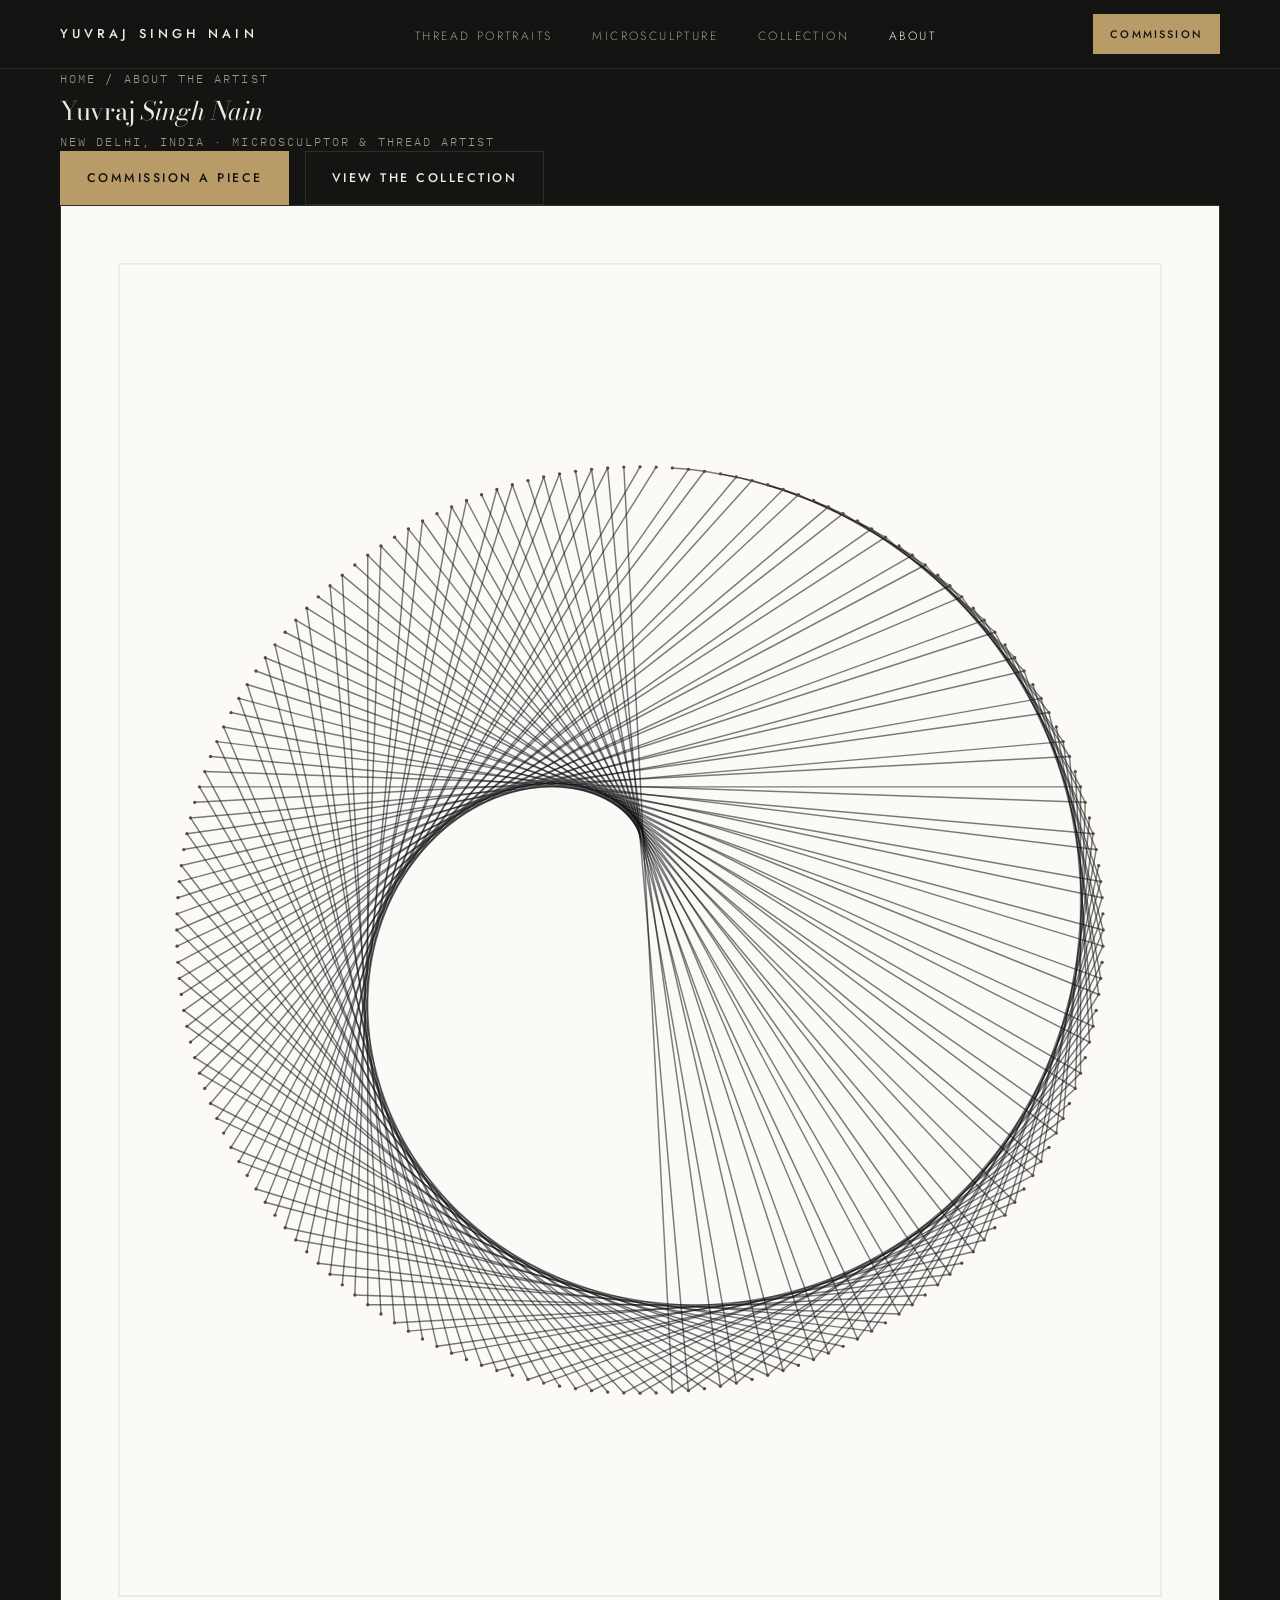
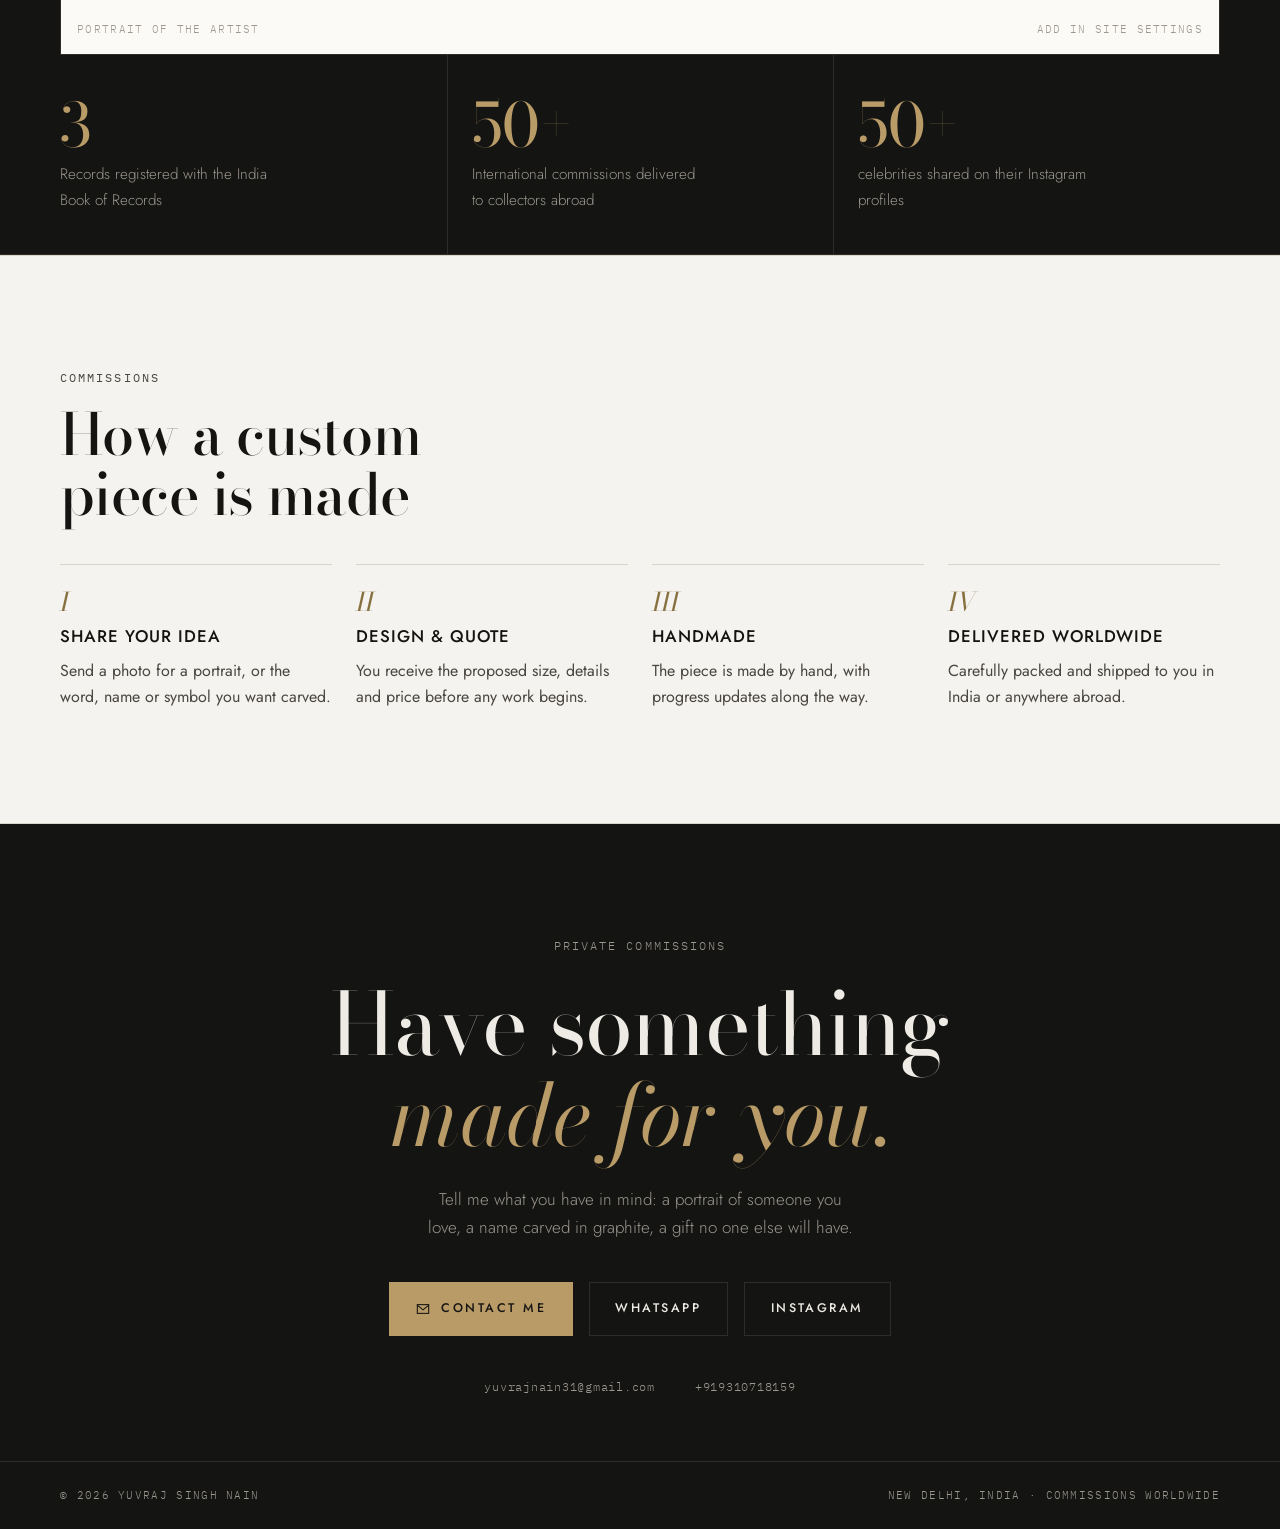
==== about.html @ 904a1ef6 "Add files via upload" ====
<!doctype html>
<html lang="en">
<head>
<meta charset="utf-8">
<meta name="viewport" content="width=device-width, initial-scale=1, viewport-fit=cover">
<title>About · Yuvraj Singh Nain</title>
<meta name="claude:viewport-fit-sides" content="cover">
<meta name="description" content="About Yuvraj Singh Nain, Delhi-based thread artist and microsculptor with three India Book of Records entries.">
<meta property="og:title" content="About · Yuvraj Singh Nain">
<meta property="og:description" content="About Yuvraj Singh Nain, Delhi-based thread artist and microsculptor with three India Book of Records entries.">
<link rel="preconnect" href="https://fonts.googleapis.com">
<link rel="preconnect" href="https://fonts.gstatic.com" crossorigin>
<link rel="stylesheet" href="https://fonts.googleapis.com/css2?family=Bodoni+Moda:ital,opsz,wght@0,6..96,400;0,6..96,500;1,6..96,400&family=Jost:wght@300;400;500&family=IBM+Plex+Mono:wght@400&display=swap">
<link rel="stylesheet" href="assets/style.css">
</head>
<body data-page="about">

<header class="nav">
  <div class="wrap">
    <a class="mark" href="./">YUVRAJ SINGH NAIN</a>
    <ul>
      <li><a href="thread.html">Thread portraits</a></li>
      <li><a href="microsculpture.html">Microsculpture</a></li>
      <li><a href="./#collection">Collection</a></li>
      <li><a href="about.html" aria-current="page">About</a></li>
    </ul>
    <a class="btn" href="#contact">Commission</a>
  </div>
  <nav class="subnav" aria-label="Sections"><div class="wrap">
      <a href="thread.html">Thread portraits</a>
      <a href="microsculpture.html">Microsculpture</a>
      <a href="about.html" aria-current="page">About</a>
      <a href="#contact">Contact</a>
  </div></nav>
</header>

<main id="top">
  <section class="about-head">
    <div class="wrap">
      <div class="about-copy">
        <p class="eyebrow crumbs"><a href="./">Home</a> <b>/</b> About the artist</p>
        <h1><span>Yuvraj</span> <em>Singh Nain</em></h1>
        <p class="about-role eyebrow" data-k="tagline"></p>
        <div class="bio" id="bio"></div>
        <div class="ctas"><a class="btn" href="#contact">Commission a piece</a><a class="btn ghost" href="./#collection">View the collection</a></div>
      </div>
      <figure class="plate about-photo" id="about-photo">
        <canvas data-kind="thread" data-v="5" aria-hidden="true"></canvas>
        <div class="scale"><span>Portrait of the artist</span><span>Add in Site settings</span></div>
      </figure>
    </div>
  </section>

  <section class="honours" aria-label="Recognition">
    <div class="wrap" id="honours"></div>
  </section>
  <section class="records" id="records" hidden aria-label="India Book of Records">
    <div class="wrap">
      <span class="eyebrow">India Book of Records</span>
      <ul id="records-list"></ul>
    </div>
  </section>

  <section class="journey ivory" id="journey" hidden>
    <div class="wrap">
      <p class="eyebrow">Journey</p>
      <h2>Milestones</h2>
      <ol class="timeline" id="timeline"></ol>
    </div>
  </section>

  <section class="featured ivory" id="featured" hidden>
    <div class="wrap">
      <p class="eyebrow">Featured &amp; shared by</p>
      <ul class="featured-list" id="featured-list"></ul>
    </div>
  </section>

  <section class="process ivory" id="commission">
    <div class="wrap">
      <p class="eyebrow" style="margin-bottom:var(--s2)">Commissions</p>
      <h2>How a custom piece is made</h2>
      <ol class="steps">
        <li><h3>Share your idea</h3><p>Send a photo for a portrait, or the word, name or symbol you want carved.</p></li>
        <li><h3>Design &amp; quote</h3><p>You receive the proposed size, details and price before any work begins.</p></li>
        <li><h3>Handmade</h3><p>The piece is made by hand, with progress updates along the way.</p></li>
        <li><h3>Delivered worldwide</h3><p>Carefully packed and shipped to you in India or anywhere abroad.</p></li>
      </ol>
    </div>
  </section>

  <section class="contact" id="contact">
    <div class="wrap">
      <p class="eyebrow">Private commissions</p>
      <h2><span data-k="contact_heading_1"></span> <em data-k="contact_heading_2"></em></h2>
      <p class="lede" data-k="contact_text"></p>
      <div class="ctas">
        <a class="btn" id="c-email" href="#" hidden>
          <svg viewBox="0 0 16 16" fill="none" stroke="currentColor" stroke-width="1.2" aria-hidden="true"><rect x="1.5" y="3" width="13" height="10"/><path d="M1.5 3.5 8 9l6.5-5.5"/></svg>
          Contact me
        </a>
        <a class="btn ghost" id="c-wa" href="#" target="_blank" rel="noopener" hidden>WhatsApp</a>
        <a class="btn ghost" id="c-ig" href="#" target="_blank" rel="noopener" hidden>Instagram</a>
      </div>
      <div class="contact-lines">
        <span id="l-email" hidden></span>
        <span id="l-wa" hidden></span>
      </div>
      <p class="note" id="contact-note" hidden>Add your email, WhatsApp number and Instagram in the admin panel under Site settings.</p>
    </div>
  </section>
</main>

<footer>
  <div class="wrap">
    <span>© <span id="year">2026</span> Yuvraj Singh Nain</span>
    <span>New Delhi, India · Commissions worldwide</span>
  </div>
</footer>
<script src="assets/site.js"></script>
</body>
</html>
---- assets/style.css ----
/* Layout: a museum of two rooms — a near-black vitrine for the graphite microsculptures and a soft gallery-white room for the thread portraits. Neutral walls so the art carries all the color; antique gold only on numerals and the call to action. */
:root{
  --bg:#141413;          /* vitrine black, neutral */
  --surface:#1C1B19;     /* display plinth */
  --line:#2F2D2A;        /* hairline */
  --fg:#EEEBE5;          /* gallery white */
  --muted:#9C978F;       /* warm grey */
  --brass:#B99B67;       /* antique gold */
  --brass-dim:#857150;
  --on-gold:#141413;
  --ok:#8FB08A;          /* available */
  --sold:#D08A7E;        /* sold */
  --display:"Bodoni Moda", "Didot", "Bodoni 72", Georgia, serif;
  --body:"Jost", "Futura", "Century Gothic", system-ui, sans-serif;
  --mono:"IBM Plex Mono", ui-monospace, "SF Mono", Menlo, monospace;
  --s1:.75rem; --s2:1rem; --s3:1.5rem; --s4:2.5rem; --s5:4rem; --s6:7rem;
  color-scheme:dark;
}
*{box-sizing:border-box}
html{scroll-behavior:smooth}
@media (prefers-reduced-motion:reduce){html{scroll-behavior:auto}}
body{margin:0;background:var(--bg);color:var(--fg);font-family:var(--body);font-weight:300;font-size:1.0625rem;line-height:1.7;-webkit-font-smoothing:antialiased}
img{max-width:100%}
[hidden]{display:none!important}
/* gallery-white rooms */
.ivory{--bg:#F4F3EF;--surface:#EBE9E3;--line:#D9D5CC;--fg:#151412;--muted:#4A4640;--brass:#86703F;--brass-dim:#A08A62;--on-gold:#FAF9F6;--ok:#3F6B3A;--sold:#9A3B2E;background:var(--bg);color:var(--fg)}
.ivory p,.ivory dd{font-weight:400}
.ivory h2{font-weight:500}
body::before{content:"";position:fixed;inset:0 0 auto;height:env(safe-area-inset-top,0px);z-index:10;background:var(--bg)}
a{color:inherit}
:focus-visible{outline:1px solid var(--brass);outline-offset:4px}
.wrap{max-width:1240px;margin-inline:auto;padding-left:max(16px,env(safe-area-inset-left,0px));padding-right:max(16px,env(safe-area-inset-right,0px))}
@media (min-width:760px){.wrap{padding-left:max(40px,env(safe-area-inset-left,0px));padding-right:max(40px,env(safe-area-inset-right,0px))}}

.eyebrow{font-family:var(--mono);font-size:.72rem;letter-spacing:.18em;text-transform:uppercase;color:var(--muted)}
.eyebrow b{color:var(--brass);font-weight:400}
.eyebrow a{text-decoration:none}
.eyebrow a:hover{color:var(--brass)}
h1,h2,h3{font-family:var(--display);font-weight:400;margin:0;text-wrap:balance;letter-spacing:-.01em}
h2{font-size:clamp(2.2rem,5vw,3.6rem);line-height:1.05}
p{margin:0}

.btn{display:inline-flex;align-items:center;gap:.7rem;padding:.95rem 1.6rem;font-family:var(--body);font-size:.78rem;font-weight:500;letter-spacing:.2em;text-transform:uppercase;text-decoration:none;border:1px solid var(--brass);color:var(--on-gold);background:var(--brass);transition:background .3s,color .3s;cursor:pointer}
.btn:hover{background:transparent;color:var(--brass)}
.btn.ghost{background:transparent;color:var(--fg);border-color:var(--line)}
.btn.ghost:hover{border-color:var(--brass);color:var(--brass)}
.btn svg{width:14px;height:14px}
.textlink{font-size:.78rem;font-weight:500;letter-spacing:.2em;text-transform:uppercase;text-decoration:none;color:var(--fg);border-bottom:1px solid var(--brass);padding-bottom:.35rem;justify-self:start;transition:color .25s}
.textlink:hover{color:var(--brass)}

header.nav{position:sticky;top:env(safe-area-inset-top,0px);z-index:20;background:color-mix(in srgb,var(--bg) 88%,transparent);backdrop-filter:blur(10px);-webkit-backdrop-filter:blur(10px);border-bottom:1px solid var(--line)}
.nav .wrap{display:flex;align-items:center;justify-content:space-between;gap:var(--s2);height:68px}
.mark{font-family:var(--body);font-weight:500;font-size:.8rem;letter-spacing:.32em;text-decoration:none;white-space:nowrap}
.nav ul{display:flex;gap:var(--s4);list-style:none;margin:0;padding:0}
.nav ul a{font-size:.75rem;letter-spacing:.2em;text-transform:uppercase;text-decoration:none;color:var(--muted);transition:color .25s}
.nav ul a:hover,.nav ul a[aria-current="page"]{color:var(--fg)}
.nav .btn{padding:.6rem 1rem;font-size:.68rem}
.subnav{display:none;border-top:1px solid var(--line)}
.subnav .wrap{display:flex;gap:var(--s3);height:auto;padding-block:.6rem;overflow-x:auto}
.subnav a{font-size:.7rem;letter-spacing:.18em;text-transform:uppercase;text-decoration:none;color:var(--muted);white-space:nowrap}
.subnav a[aria-current="page"]{color:var(--fg)}
@media (max-width:820px){.nav ul{display:none}.subnav{display:block}}
@media (max-width:420px){.mark{letter-spacing:.2em;font-size:.72rem}}

/* hero */
.hero{padding-block:var(--s5) var(--s5);border-bottom:1px solid var(--line)}
.hero .wrap{display:grid;grid-template-columns:1.05fr .95fr;gap:var(--s5);align-items:center}
.hero-copy{min-width:0;display:grid;gap:var(--s3)}
.hero h1{font-size:clamp(2.9rem,7.4vw,6.4rem);line-height:.96}
.hero h1 em{font-style:italic;color:var(--brass)}
.hero .lede{max-width:34ch;color:var(--muted);font-size:1.1rem}
.ctas{display:flex;flex-wrap:wrap;gap:var(--s2)}
.hero .ctas{padding-top:var(--s1)}
.loom{position:relative;max-width:100%;aspect-ratio:1/1;width:100%;margin:0}
.loom canvas{width:100%;height:100%;display:block}
.loom figcaption{position:absolute;left:0;right:0;bottom:-.5rem;text-align:center}
@media (max-width:860px){.hero .wrap{grid-template-columns:1fr;gap:var(--s4)}.loom{max-width:460px;margin-inline:auto}}

/* honours */
.honours{border-bottom:1px solid var(--line)}
.honours .wrap{display:grid;grid-template-columns:repeat(var(--cols,3),1fr)}
.honour{padding-block:var(--s4);padding-inline:var(--s3);display:grid;gap:.4rem;align-content:start;border-left:1px solid var(--line)}
.honour:first-child{border-left:0;padding-left:0}
.honour .n{font-family:var(--display);font-size:clamp(2.6rem,5vw,3.8rem);line-height:1;color:var(--brass);font-variant-numeric:lining-nums}
.honour .n.word{font-style:italic;font-size:clamp(2rem,3.8vw,2.9rem)}
.honour p{color:var(--muted);font-size:.95rem;max-width:26ch}
@media (max-width:760px){.honours .wrap{grid-template-columns:1fr}.honour{border-left:0;border-top:1px solid var(--line);padding-inline:0;padding-block:var(--s3)}.honour:first-child{border-top:0}}
.records{border-bottom:1px solid var(--line);padding-block:var(--s3)}
.records .wrap{display:flex;flex-wrap:wrap;align-items:baseline;gap:var(--s1) var(--s4)}
.records ul{display:flex;flex-wrap:wrap;gap:var(--s1) var(--s4);list-style:none;margin:0;padding:0}
.records li{font-family:var(--display);font-style:italic;font-size:1.1rem}
.records li::before{content:"✦";font-style:normal;font-size:.6rem;color:var(--brass);margin-right:.6rem;vertical-align:.25em}

/* chapters */
.chapter{padding-block:var(--s6) var(--s5)}
.chapter .wrap{display:grid;grid-template-columns:1fr 1fr;gap:var(--s5);align-items:center}
.chapter.flip .plate{order:2}
.plate{position:relative;background:var(--surface);border:1px solid var(--line);aspect-ratio:4/5;max-width:100%;overflow:hidden;margin:0;display:block}
.plate canvas,.plate img{width:100%;height:100%;display:block;object-fit:cover}
.plate .scale{position:absolute;left:var(--s2);right:var(--s2);bottom:var(--s2);display:flex;justify-content:space-between;gap:var(--s1);font-family:var(--mono);font-size:.68rem;letter-spacing:.12em;color:var(--muted);text-transform:uppercase}
.plate.has-photo .scale{display:none}
.chapter-copy{min-width:0;display:grid;gap:var(--s3)}
.chapter-copy p{color:var(--muted);max-width:46ch}
.spec{display:grid;grid-template-columns:auto 1fr;gap:.55rem var(--s3);margin:0;padding-top:var(--s2);border-top:1px solid var(--line);max-width:46ch}
.spec dt{font-family:var(--mono);font-size:.7rem;letter-spacing:.14em;text-transform:uppercase;color:var(--brass-dim);padding-top:.3rem}
.spec dd{margin:0;font-size:.98rem}
@media (max-width:860px){.chapter{padding-block:var(--s5) var(--s4)}.chapter .wrap{grid-template-columns:1fr;gap:var(--s4)}.chapter.flip .plate{order:0}}

/* collection grids */
.collection{padding-block:var(--s6);border-top:1px solid var(--line)}
.col-head{display:flex;flex-wrap:wrap;align-items:end;justify-content:space-between;gap:var(--s3);margin-bottom:var(--s4)}
.col-head > div{display:grid;gap:var(--s2)}
.col-links{display:flex;flex-wrap:wrap;gap:var(--s3)}
.note{font-family:var(--mono);font-size:.72rem;letter-spacing:.06em;color:var(--brass-dim);border:1px dashed var(--brass-dim);padding:.7rem 1rem;margin-bottom:var(--s3)}
.grid{display:grid;grid-template-columns:repeat(4,1fr);gap:var(--s4) var(--s3)}
.grid.wide{grid-template-columns:repeat(3,1fr)}
@media (max-width:1000px){.grid{grid-template-columns:repeat(3,1fr)}}
@media (max-width:720px){.grid,.grid.wide{grid-template-columns:repeat(2,1fr);gap:var(--s3) var(--s2)}}
.work{display:grid;gap:.8rem;align-content:start;color:inherit;text-decoration:none;min-width:0}
.work .frame{background:var(--surface);border:1px solid var(--line);aspect-ratio:4/5;max-width:100%;overflow:hidden;position:relative}
.work canvas,.work img{width:100%;height:100%;display:block;object-fit:cover;transition:transform .9s cubic-bezier(.2,.7,.2,1)}
.work:hover canvas,.work:hover img{transform:scale(1.04)}
.work .count{position:absolute;top:.6rem;right:.6rem;font-family:var(--mono);font-size:.62rem;letter-spacing:.1em;padding:.2rem .5rem;background:color-mix(in srgb,var(--bg) 80%,transparent);color:var(--fg)}
.work .cap{display:grid;gap:.15rem;min-width:0}
.work .t{font-family:var(--display);font-size:1.15rem;line-height:1.25;overflow-wrap:anywhere}
.work .m{font-family:var(--mono);font-size:.66rem;letter-spacing:.12em;text-transform:uppercase;color:var(--muted)}

/* category page head */
.page-head{padding-block:var(--s5) var(--s4);border-bottom:1px solid var(--line)}
.page-head .wrap{display:grid;grid-template-columns:1.2fr 1fr;gap:var(--s3) var(--s5);align-items:end}
.page-head h1{font-size:clamp(3rem,8vw,6.6rem);line-height:.95}
.page-head h1 em{font-style:italic;color:var(--brass)}
.page-head .lede{color:var(--muted);max-width:44ch}
.page-head .crumbs{grid-column:1/-1}
@media (max-width:860px){.page-head .wrap{grid-template-columns:1fr}}
.cat-body{padding-block:var(--s5) var(--s6)}

/* artwork detail */
.art{padding-block:var(--s4) var(--s6);border-bottom:1px solid var(--line)}
.art-crumbs{margin-bottom:var(--s3)}
.art-grid{display:grid;grid-template-columns:minmax(0,1.35fr) minmax(0,1fr);gap:var(--s5);align-items:start}
.art-media{display:grid;gap:var(--s2);min-width:0}
/* the frame keeps a fixed shape; the photo is fitted inside it whole, never cropped */
.art-main{position:relative;display:block;background:var(--surface);border:1px solid var(--line);width:min(100%, calc(82vh * 0.8));aspect-ratio:4/5;overflow:hidden;cursor:zoom-in;padding:0}
.art-main img,.art-main canvas{position:absolute;inset:0;width:100%;height:100%;object-fit:contain;display:block}
.art-main .arrow{z-index:1}
.art-main .arrow{position:absolute;top:50%;transform:translateY(-50%);width:44px;height:44px;display:grid;place-items:center;background:color-mix(in srgb,var(--bg) 75%,transparent);color:var(--fg);border:1px solid var(--line);cursor:pointer;font-size:1.1rem;font-family:var(--body)}
.art-main .arrow.prev{left:.75rem}.art-main .arrow.next{right:.75rem}
.art-main .arrow:hover{color:var(--brass);border-color:var(--brass)}
.thumbs{display:flex;gap:.6rem;overflow-x:auto;padding-bottom:.2rem}
.thumbs button{flex:0 0 76px;height:95px;padding:0;border:1px solid var(--line);background:var(--surface);cursor:pointer;opacity:.6;transition:opacity .25s,border-color .25s}
.thumbs button[aria-current="true"]{opacity:1;border-color:var(--brass)}
.thumbs button:hover{opacity:1}
.thumbs img,.thumbs canvas{width:100%;height:100%;object-fit:cover;display:block}
.art-info{position:sticky;top:calc(env(safe-area-inset-top,0px) + 96px);display:grid;gap:var(--s3);min-width:0}
.art-info h1{font-size:clamp(2.4rem,4.6vw,4rem);line-height:1.02;overflow-wrap:anywhere}
.art-info .caption{color:var(--muted);font-size:1.05rem}
.buy{display:flex;flex-wrap:wrap;align-items:center;gap:var(--s1) var(--s3)}
.price{font-family:var(--display);font-size:clamp(1.7rem,3vw,2.2rem);line-height:1;font-variant-numeric:lining-nums}
.status{display:inline-flex;align-items:center;gap:.55rem;font-family:var(--mono);font-size:.7rem;letter-spacing:.16em;text-transform:uppercase;padding:.4rem .75rem;border:1px solid currentColor}
.status::before{content:"";width:7px;height:7px;border-radius:50%;background:currentColor}
.status.available{color:var(--ok)}
.status.sold{color:var(--sold)}
.sold-tag{position:absolute;top:.6rem;left:.6rem;font-family:var(--mono);font-size:.62rem;letter-spacing:.14em;text-transform:uppercase;padding:.25rem .55rem;background:var(--fg);color:var(--bg)}
.art-info .desc{color:var(--muted);max-width:52ch;white-space:pre-line}
.art-info .spec{max-width:none}
.art-pager{display:flex;justify-content:space-between;gap:var(--s2);padding-top:var(--s3);border-top:1px solid var(--line)}
.art-pager a{text-decoration:none;display:grid;gap:.2rem;min-width:0;max-width:48%}
.art-pager a:last-child{text-align:right;margin-left:auto}
.art-pager .t{font-family:var(--display);font-size:1.05rem;overflow-wrap:anywhere}
.art-pager a:hover .t{color:var(--brass)}
@media (max-width:900px){.art-grid{grid-template-columns:1fr;gap:var(--s4)}.art-info{position:static}.art-main{width:100%}}
.missing{padding-block:var(--s6);display:grid;gap:var(--s3);justify-items:start}

/* zoom */
.zoom{position:fixed;inset:0;z-index:50;background:color-mix(in srgb,var(--bg) 97%,transparent);display:grid;place-items:center;padding:calc(env(safe-area-inset-top,0px) + 56px) max(16px,env(safe-area-inset-right,0px)) calc(env(safe-area-inset-bottom,0px) + 16px) max(16px,env(safe-area-inset-left,0px));cursor:zoom-out}
.zoom img{max-width:100%;max-height:100%;object-fit:contain}
.zoom canvas{height:min(80vh,900px);aspect-ratio:4/5;max-width:100%}
.zoom button{position:fixed;top:calc(env(safe-area-inset-top,0px) + 12px);right:max(16px,env(safe-area-inset-right,0px));background:transparent;color:var(--fg);border:1px solid var(--line);font-family:var(--body);font-size:.72rem;letter-spacing:.18em;text-transform:uppercase;padding:.6rem 1rem;cursor:pointer}

/* process */
.process{padding-block:var(--s6);border-block:1px solid var(--line)}
.process h2{margin-bottom:var(--s4);max-width:16ch;font-weight:500}
.steps{display:grid;grid-template-columns:repeat(4,1fr);gap:var(--s3);list-style:none;margin:0;padding:0;counter-reset:step}
.steps li{counter-increment:step;display:grid;gap:.6rem;align-content:start;padding-top:var(--s3);border-top:1px solid var(--line)}
.steps li::before{content:counter(step,upper-roman);font-family:var(--display);font-style:italic;font-size:1.6rem;color:var(--brass);line-height:1}
.steps h3{font-family:var(--body);font-weight:500;font-size:1.05rem;letter-spacing:.06em;text-transform:uppercase;line-height:1.4}
.steps p{color:var(--muted);font-size:1rem;font-weight:400;line-height:1.65}
@media (max-width:900px){.steps{grid-template-columns:1fr 1fr}}
@media (max-width:520px){.steps{grid-template-columns:1fr}}

/* contact */
.contact{padding-block:var(--s6) var(--s5);text-align:center}
.contact .wrap{display:grid;justify-items:center;gap:var(--s3)}
.contact h2{font-size:clamp(2.6rem,7vw,5.4rem);max-width:14ch}
.contact h2 em{font-style:italic;color:var(--brass)}
.contact .lede{color:var(--muted);max-width:44ch}
.contact .ctas{justify-content:center;padding-top:var(--s2)}
.contact-lines{display:flex;flex-wrap:wrap;justify-content:center;gap:var(--s1) var(--s4);font-family:var(--mono);font-size:.78rem;letter-spacing:.06em;color:var(--muted);padding-top:var(--s2)}
.contact-lines span{user-select:all;overflow-wrap:anywhere}

footer{border-top:1px solid var(--line);padding-block:var(--s3)}
footer .wrap{display:flex;flex-wrap:wrap;justify-content:space-between;gap:var(--s2);font-family:var(--mono);font-size:.68rem;letter-spacing:.12em;text-transform:uppercase;color:var(--muted)}

.reveal{animation:rise 1.1s cubic-bezier(.2,.7,.2,1) both}
.reveal.d2{animation-delay:.12s}.reveal.d3{animation-delay:.24s}.reveal.d4{animation-delay:.36s}
@keyframes rise{from{transform:translateY(14px);opacity:.001}to{transform:none;opacity:1}}
@media (prefers-reduced-motion:reduce){.reveal{animation:none}.work canvas,.work img{transition:none}}

/* looping videos */
.loom.has-video{aspect-ratio:4/5;max-width:520px;margin-inline:auto;background:var(--surface);border:1px solid var(--line);overflow:hidden}
.loom.has-video figcaption{display:none}
.loom video,.plate video{width:100%;height:100%;display:block;object-fit:cover}
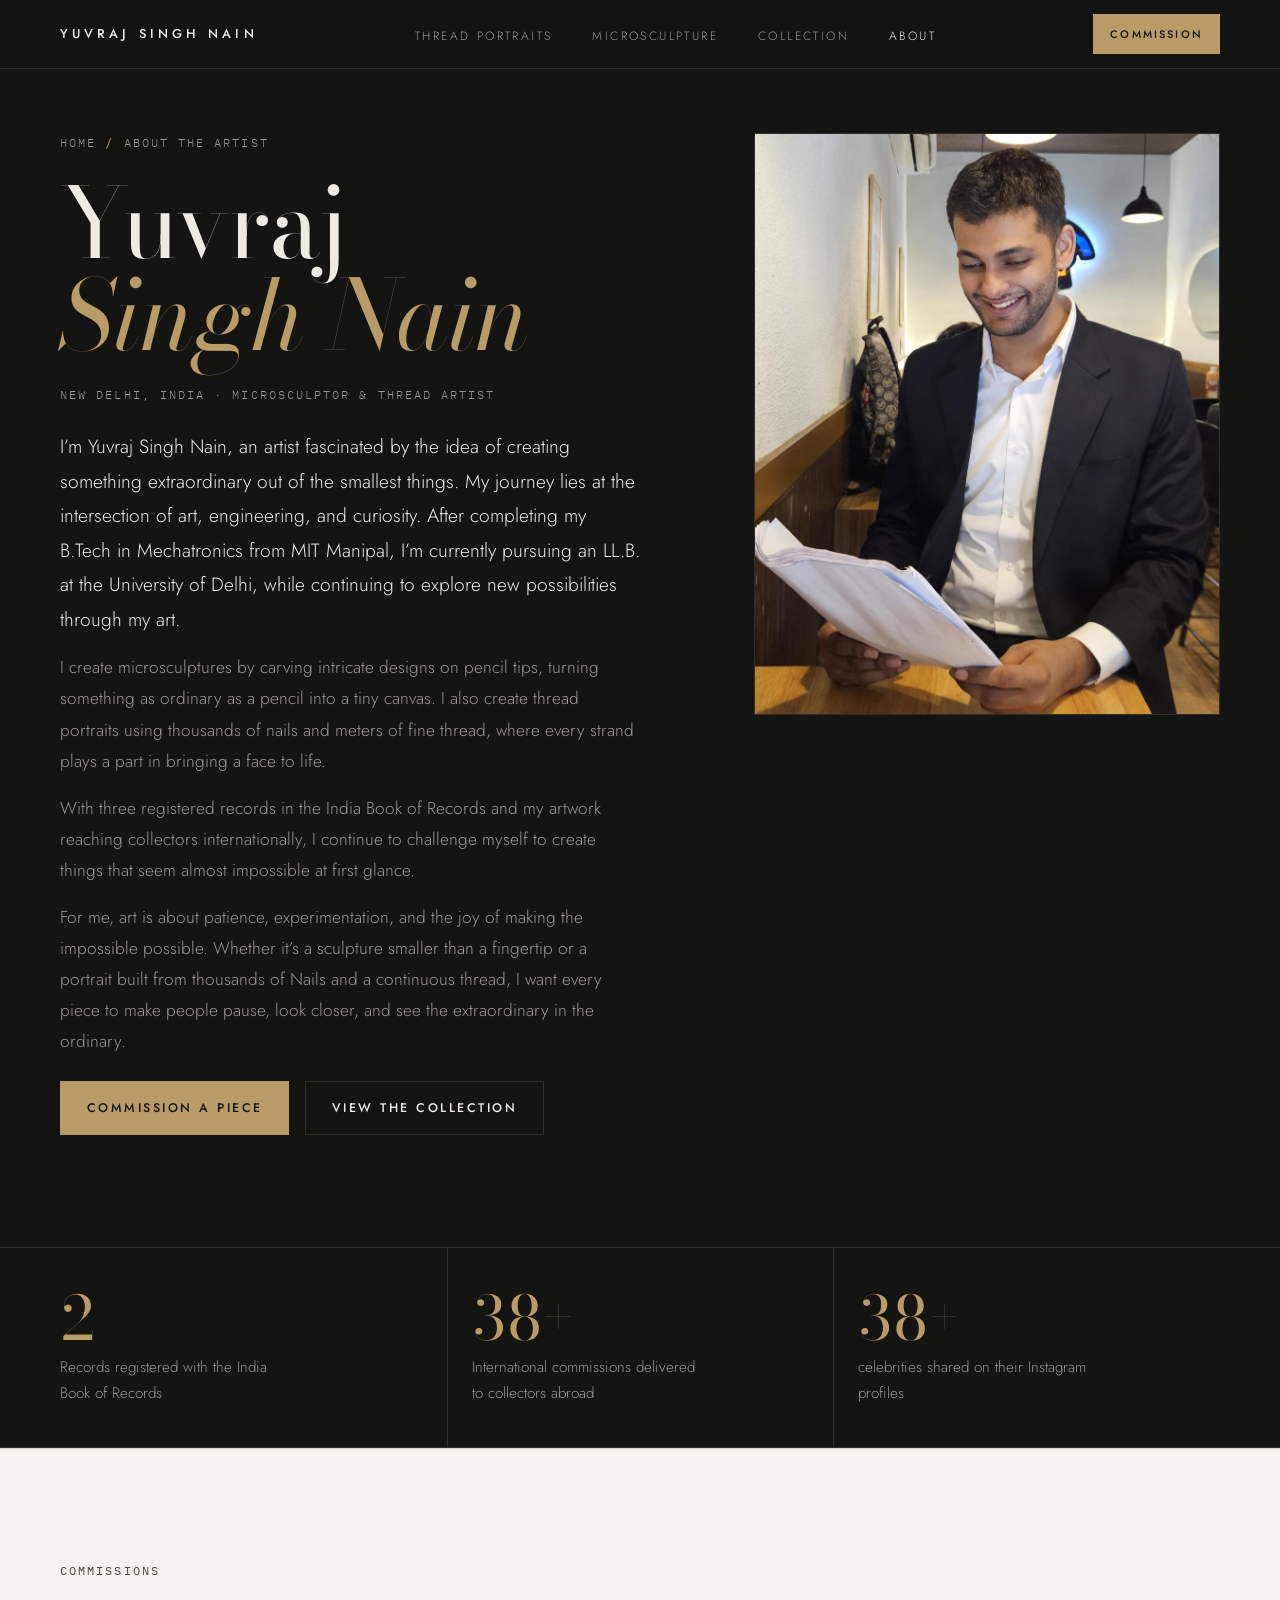
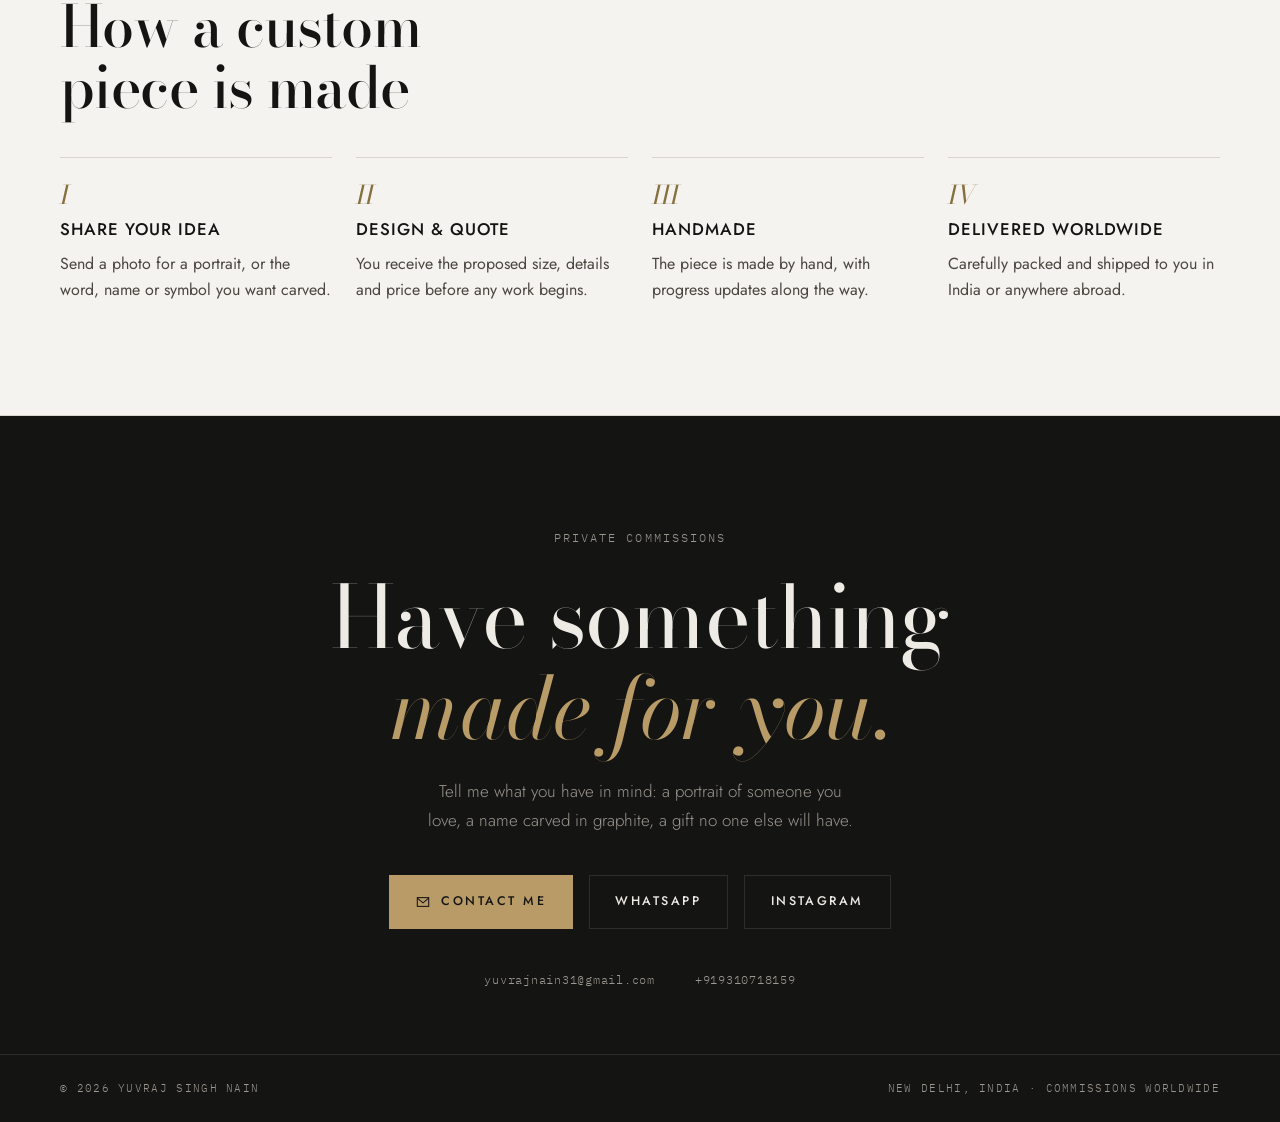
==== commit 16748ed1: "Add files via upload" ====
--- a/about.html
+++ b/about.html
@@ -27,7 +27,7 @@
     <a class="btn" href="#contact">Commission</a>
   </div>
   <nav class="subnav" aria-label="Sections"><div class="wrap">
-      <a href="thread.html">Thread portraits</a>
+      <a href="thread.html">Thread art</a>
       <a href="microsculpture.html">Microsculpture</a>
       <a href="about.html" aria-current="page">About</a>
       <a href="#contact">Contact</a>
--- a/assets/style.css
+++ b/assets/style.css
@@ -211,3 +211,43 @@
 .loom.has-video{aspect-ratio:4/5;max-width:520px;margin-inline:auto;background:var(--surface);border:1px solid var(--line);overflow:hidden}
 .loom.has-video figcaption{display:none}
 .loom video,.plate video{width:100%;height:100%;display:block;object-fit:cover}
+
+/* about page */
+.about-head{padding-block:var(--s5) var(--s6);border-bottom:1px solid var(--line)}
+.about-head .wrap{display:grid;grid-template-columns:minmax(0,1.15fr) minmax(0,.85fr);gap:var(--s5);align-items:start}
+.about-copy{display:grid;gap:var(--s3);min-width:0}
+.about-head h1{font-size:clamp(3rem,7.6vw,6.4rem);line-height:.95}
+.about-head h1 span{display:block}
+.about-head h1 em{font-style:italic;color:var(--brass)}
+.bio{display:grid;gap:var(--s2);max-width:58ch}
+.bio p{color:var(--muted);font-size:1.08rem;line-height:1.8}
+.bio p:first-child{color:var(--fg);font-size:1.2rem}
+.about-photo{position:sticky;top:calc(env(safe-area-inset-top,0px) + 96px)}
+@media (max-width:860px){.about-head .wrap{grid-template-columns:1fr;gap:var(--s4)}.about-photo{position:static;order:-1;max-width:460px}}
+.journey,.featured{padding-block:var(--s6) var(--s5);border-bottom:1px solid var(--line)}
+.journey h2{margin-block:var(--s2) var(--s4)}
+.timeline{list-style:none;margin:0;padding:0;display:grid;max-width:900px}
+.timeline li{display:grid;grid-template-columns:7rem 1fr;gap:var(--s3);padding-block:var(--s3);border-top:1px solid var(--line)}
+.timeline .yr{font-family:var(--display);font-size:1.6rem;line-height:1.2;color:var(--brass);font-variant-numeric:lining-nums}
+.timeline p{font-size:1.02rem;padding-top:.3rem}
+@media (max-width:520px){.timeline li{grid-template-columns:1fr;gap:.3rem}}
+.featured .wrap{display:grid;gap:var(--s3)}
+.featured-list{list-style:none;margin:0;padding:0;display:flex;flex-wrap:wrap;gap:var(--s2) var(--s5)}
+.featured-list li{font-family:var(--display);font-style:italic;font-size:clamp(1.4rem,2.6vw,2rem)}
+
+/* home banner photo */
+.hero{position:relative;overflow:hidden;isolation:isolate}
+.hero-bg{position:absolute;inset:0;z-index:-1;display:none}
+.hero.has-bg .hero-bg{display:block}
+.hero-bg img{width:100%;height:100%;object-fit:cover;object-position:center 55%;display:block;filter:grayscale(1) contrast(1.05)}
+.hero-bg::after{content:"";position:absolute;inset:0;background:
+  linear-gradient(90deg, rgba(20,20,19,.92) 0%, rgba(20,20,19,.78) 38%, rgba(20,20,19,.45) 70%, rgba(20,20,19,.35) 100%),
+  linear-gradient(0deg, rgba(20,20,19,.85) 0%, rgba(20,20,19,0) 35%)}
+.hero.has-bg{padding-block:var(--s6)}
+.hero.has-bg .lede{color:#CFCAC1}
+.hero.no-side .wrap{grid-template-columns:minmax(0,1fr)}
+.hero.no-side .hero-copy{max-width:780px}
+@media (max-width:860px){
+  .hero-bg::after{background:linear-gradient(180deg, rgba(20,20,19,.55) 0%, rgba(20,20,19,.82) 55%, rgba(20,20,19,.95) 100%)}
+  .hero.has-bg{padding-block:var(--s5)}
+}
